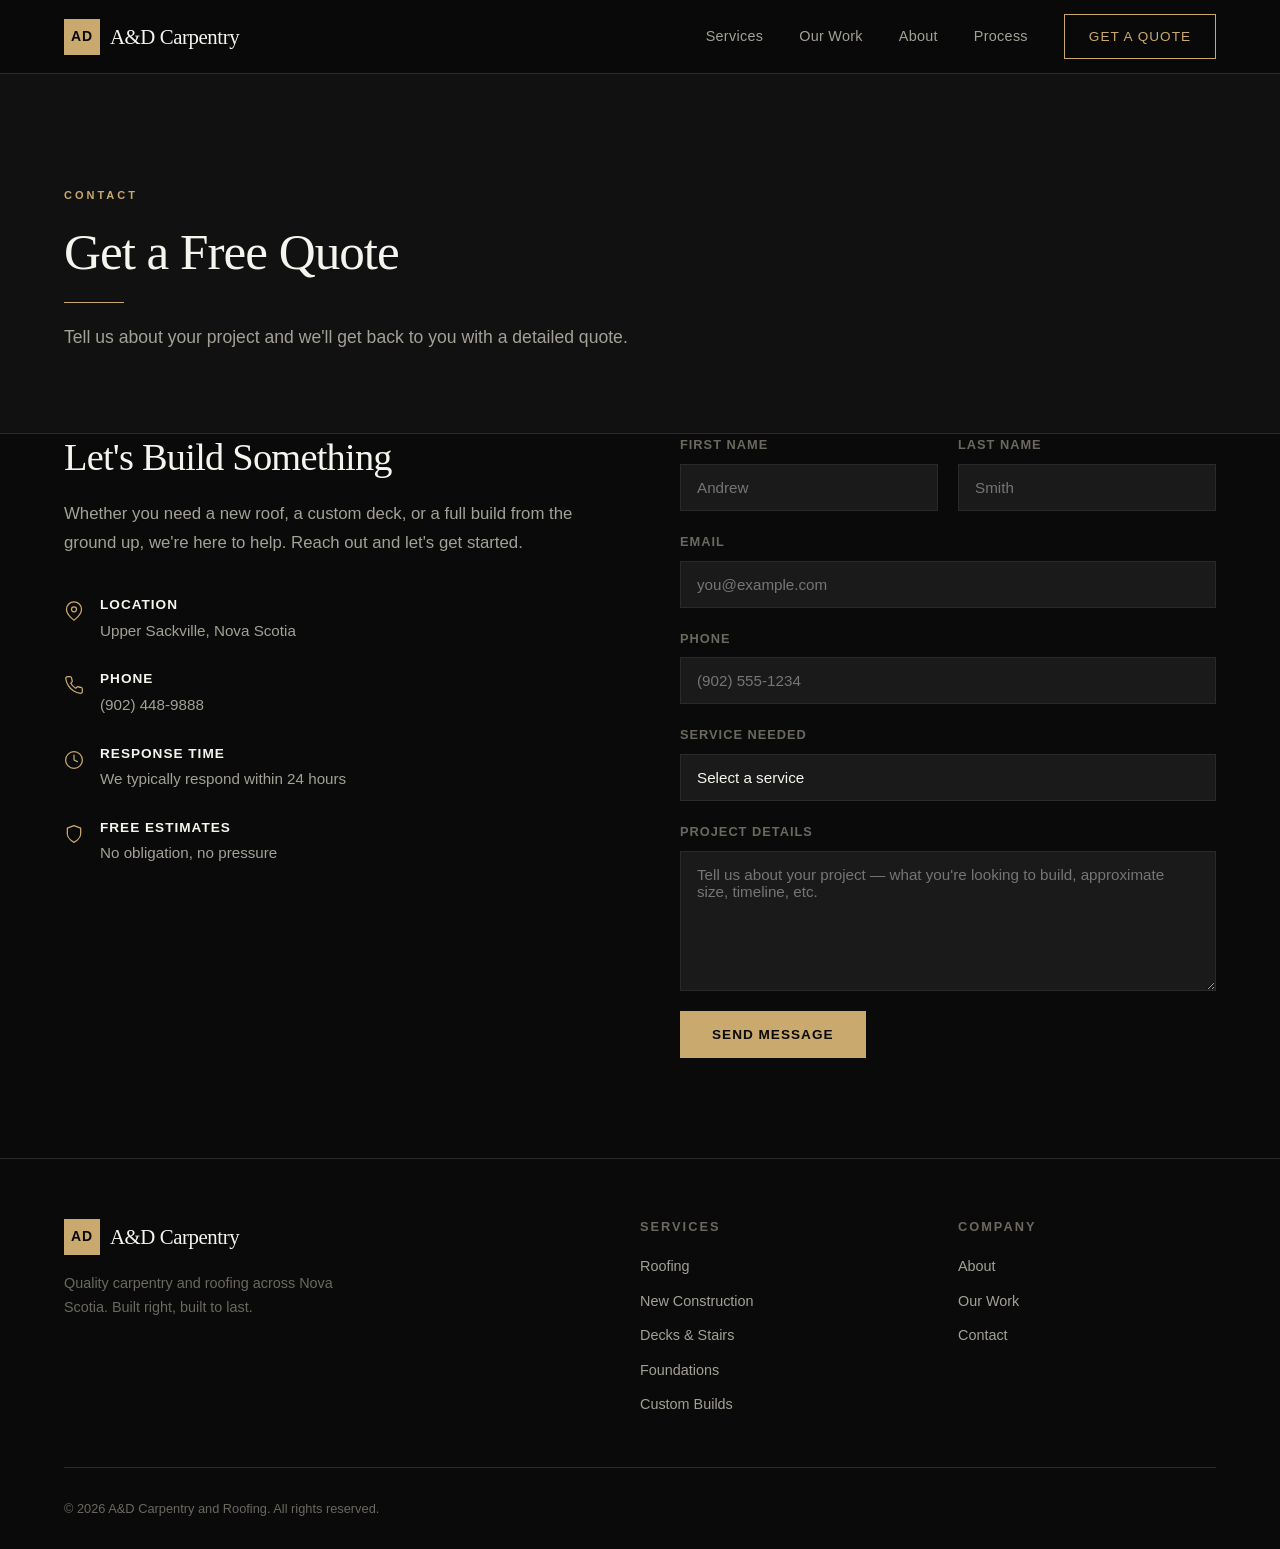
==== contact.html @ d1810c93 "Center hero text and buttons on homepage Co-Authored-By: Claude Opus 4.6 <noreply@anthropic.com>" ====
<!DOCTYPE html>
<html lang="en">
<head>
  <meta charset="UTF-8">
  <meta name="viewport" content="width=device-width, initial-scale=1.0">
  <title>Contact | A&D Carpentry and Roofing</title>
  <meta name="description" content="Get a free quote from A&D Carpentry and Roofing. Roofing, new construction, decks, and custom builds in Nova Scotia.">
  <link rel="stylesheet" href="css/styles.css">
  <link rel="icon" type="image/svg+xml" href="data:image/svg+xml,%3Csvg xmlns='http://www.w3.org/2000/svg' viewBox='0 0 32 32'%3E%3Crect width='32' height='32' fill='%23c9a96e'/%3E%3Ctext x='50%25' y='55%25' dominant-baseline='middle' text-anchor='middle' fill='%230a0a0a' font-family='Georgia' font-weight='400' font-size='15'%3EAD%3C/text%3E%3C/svg%3E">
</head>
<body>

  <!-- Navigation -->
  <nav class="navbar scrolled" id="navbar">
    <div class="container">
      <a href="index" class="nav-logo">
        <div class="nav-logo-icon">AD</div>
        A&D Carpentry
      </a>
      <div class="nav-links" id="navLinks">
        <a href="index#services">Services</a>
        <a href="index#work">Our Work</a>
        <a href="index#about">About</a>
        <a href="index#process">Process</a>
        <a href="contact" class="nav-cta active">Get a Quote</a>
      </div>
      <button class="nav-toggle" id="navToggle" aria-label="Toggle menu">
        <span></span>
        <span></span>
        <span></span>
      </button>
    </div>
  </nav>

  <!-- Page Header -->
  <section class="page-header">
    <div class="container">
      <span class="section-label">Contact</span>
      <h1 class="section-title">Get a Free Quote</h1>
      <div class="divider" style="margin-left: 0;"></div>
      <p class="section-subtitle">Tell us about your project and we'll get back to you with a detailed quote.</p>
    </div>
  </section>

  <!-- Contact Section -->
  <section class="section" style="padding-top: 0;">
    <div class="container">
      <div class="contact-grid">
        <!-- Contact Info -->
        <div class="contact-info fade-in">
          <h2>Let's Build Something</h2>
          <p>Whether you need a new roof, a custom deck, or a full build from the ground up, we're here to help. Reach out and let's get started.</p>

          <div class="contact-detail">
            <div class="contact-detail-icon"><svg xmlns="http://www.w3.org/2000/svg" viewBox="0 0 24 24" stroke-linecap="round" stroke-linejoin="round"><path d="M21 10c0 7-9 13-9 13s-9-6-9-13a9 9 0 0 1 18 0z"/><circle cx="12" cy="10" r="3"/></svg></div>
            <div>
              <h4>Location</h4>
              <p>Upper Sackville, Nova Scotia</p>
            </div>
          </div>

          <div class="contact-detail">
            <div class="contact-detail-icon"><svg xmlns="http://www.w3.org/2000/svg" viewBox="0 0 24 24" stroke-linecap="round" stroke-linejoin="round"><path d="M22 16.92v3a2 2 0 0 1-2.18 2 19.79 19.79 0 0 1-8.63-3.07 19.5 19.5 0 0 1-6-6 19.79 19.79 0 0 1-3.07-8.67A2 2 0 0 1 4.11 2h3a2 2 0 0 1 2 1.72 12.84 12.84 0 0 0 .7 2.81 2 2 0 0 1-.45 2.11L8.09 9.91a16 16 0 0 0 6 6l1.27-1.27a2 2 0 0 1 2.11-.45 12.84 12.84 0 0 0 2.81.7A2 2 0 0 1 22 16.92z"/></svg></div>
            <div>
              <h4>Phone</h4>
              <p><a href="tel:+19024489888" style="color: var(--text-secondary);">(902) 448-9888</a></p>
            </div>
          </div>

          <div class="contact-detail">
            <div class="contact-detail-icon"><svg xmlns="http://www.w3.org/2000/svg" viewBox="0 0 24 24" stroke-linecap="round" stroke-linejoin="round"><circle cx="12" cy="12" r="10"/><polyline points="12 6 12 12 16 14"/></svg></div>
            <div>
              <h4>Response Time</h4>
              <p>We typically respond within 24 hours</p>
            </div>
          </div>

          <div class="contact-detail">
            <div class="contact-detail-icon"><svg xmlns="http://www.w3.org/2000/svg" viewBox="0 0 24 24" stroke-linecap="round" stroke-linejoin="round"><path d="M12 22s8-4 8-10V5l-8-3-8 3v7c0 6 8 10 8 10z"/></svg></div>
            <div>
              <h4>Free Estimates</h4>
              <p>No obligation, no pressure</p>
            </div>
          </div>
        </div>

        <!-- Contact Form -->
        <form class="contact-form fade-in" id="contactForm" method="POST">
          <div class="form-row">
            <div class="form-group">
              <label for="firstName">First Name</label>
              <input type="text" id="firstName" name="firstName" placeholder="Andrew" required>
            </div>
            <div class="form-group">
              <label for="lastName">Last Name</label>
              <input type="text" id="lastName" name="lastName" placeholder="Smith" required>
            </div>
          </div>

          <div class="form-group">
            <label for="email">Email</label>
            <input type="email" id="email" name="email" placeholder="you@example.com" required>
          </div>

          <div class="form-group">
            <label for="phone">Phone</label>
            <input type="tel" id="phone" name="phone" placeholder="(902) 555-1234">
          </div>

          <div class="form-group">
            <label for="service">Service Needed</label>
            <select id="service" name="service" required>
              <option value="" disabled selected>Select a service</option>
              <option value="roofing">Roofing</option>
              <option value="new-construction">New Construction</option>
              <option value="decks">Decks & Stairs</option>
              <option value="foundations">Foundations</option>
              <option value="custom-builds">Custom Builds</option>
              <option value="repairs">Repairs & Renovations</option>
              <option value="other">Other</option>
            </select>
          </div>

          <div class="form-group">
            <label for="message">Project Details</label>
            <textarea id="message" name="message" placeholder="Tell us about your project — what you're looking to build, approximate size, timeline, etc." required></textarea>
          </div>

          <button type="submit" class="form-submit">Send Message</button>
        </form>
      </div>
    </div>
  </section>

  <!-- Footer -->
  <footer class="footer">
    <div class="container">
      <div class="footer-grid">
        <div class="footer-brand">
          <a href="index" class="nav-logo">
            <div class="nav-logo-icon">AD</div>
            A&D Carpentry
          </a>
          <p>Quality carpentry and roofing across Nova Scotia. Built right, built to last.</p>
        </div>
        <div class="footer-col">
          <h4>Services</h4>
          <a href="index#services">Roofing</a>
          <a href="index#services">New Construction</a>
          <a href="index#services">Decks & Stairs</a>
          <a href="index#services">Foundations</a>
          <a href="index#services">Custom Builds</a>
        </div>
        <div class="footer-col">
          <h4>Company</h4>
          <a href="index#about">About</a>
          <a href="index#work">Our Work</a>
          <a href="contact">Contact</a>
        </div>
      </div>
      <div class="footer-bottom">
        <p>&copy; 2026 A&D Carpentry and Roofing. All rights reserved.</p>
      </div>
    </div>
  </footer>

  <script src="js/script.js"></script>
</body>
</html>
---- css/styles.css ----
/* ===== RESET & BASE ===== */
*, *::before, *::after {
  margin: 0;
  padding: 0;
  box-sizing: border-box;
}

:root {
  --bg-primary: #0a0a0a;
  --bg-secondary: #111111;
  --bg-card: #1a1a1a;
  --bg-card-hover: #222222;
  --text-primary: #f5f5f0;
  --text-secondary: #a3a097;
  --text-muted: #6b6860;
  --accent: #c9a96e;
  --accent-hover: #dbb97e;
  --accent-dark: #a68b52;
  --border: #2a2a28;
  --border-light: #333330;
  --font-main: 'Inter', -apple-system, BlinkMacSystemFont, 'Segoe UI', sans-serif;
  --font-display: 'Georgia', 'Times New Roman', serif;
  --container: 1200px;
  --radius: 4px;
  --transition: 0.3s ease;
}

html {
  scroll-behavior: smooth;
  -webkit-font-smoothing: antialiased;
}

body {
  font-family: var(--font-main);
  background: var(--bg-primary);
  color: var(--text-primary);
  line-height: 1.7;
  overflow-x: hidden;
}

a {
  color: inherit;
  text-decoration: none;
}

img {
  max-width: 100%;
  display: block;
}

.container {
  max-width: var(--container);
  margin: 0 auto;
  padding: 0 24px;
}

/* ===== TYPOGRAPHY ===== */
h1, h2, h3, h4 {
  font-family: var(--font-display);
  font-weight: 400;
  line-height: 1.2;
  letter-spacing: -0.02em;
}

.section-label {
  display: inline-block;
  font-size: 11px;
  font-weight: 600;
  letter-spacing: 3px;
  text-transform: uppercase;
  color: var(--accent);
  margin-bottom: 16px;
  font-family: var(--font-main);
}

.section-title {
  font-size: clamp(2rem, 4vw, 3.2rem);
  color: var(--text-primary);
  margin-bottom: 20px;
}

.section-subtitle {
  font-size: 1.1rem;
  color: var(--text-secondary);
  max-width: 600px;
  line-height: 1.7;
}

/* ===== NAVBAR ===== */
.navbar {
  position: fixed;
  top: 0;
  left: 0;
  right: 0;
  z-index: 1000;
  padding: 20px 0;
  transition: all var(--transition);
  background: transparent;
}

.navbar.scrolled {
  background: rgba(10, 10, 10, 0.95);
  backdrop-filter: blur(20px);
  padding: 14px 0;
  border-bottom: 1px solid var(--border);
}

.navbar .container {
  display: flex;
  align-items: center;
  justify-content: space-between;
}

.nav-logo {
  display: flex;
  align-items: center;
  gap: 10px;
  font-family: var(--font-display);
  font-size: 1.3rem;
  color: var(--text-primary);
  letter-spacing: -0.02em;
}

.nav-logo-icon {
  width: 36px;
  height: 36px;
  background: var(--accent);
  color: var(--bg-primary);
  display: flex;
  align-items: center;
  justify-content: center;
  font-weight: 700;
  font-size: 14px;
  font-family: var(--font-main);
  letter-spacing: 1px;
}

.nav-links {
  display: flex;
  align-items: center;
  gap: 36px;
}

.nav-links a {
  font-size: 0.9rem;
  color: var(--text-secondary);
  transition: color var(--transition);
  letter-spacing: 0.02em;
}

.nav-links a:hover,
.nav-links a.active {
  color: var(--text-primary);
}

.nav-cta {
  padding: 10px 24px !important;
  border: 1px solid var(--accent) !important;
  color: var(--accent) !important;
  font-size: 0.85rem !important;
  letter-spacing: 1px !important;
  text-transform: uppercase;
  transition: all var(--transition) !important;
}

.nav-cta:hover {
  background: var(--accent) !important;
  color: var(--bg-primary) !important;
}

.nav-toggle {
  display: none;
  flex-direction: column;
  gap: 5px;
  background: none;
  border: none;
  cursor: pointer;
  padding: 4px;
}

.nav-toggle span {
  width: 24px;
  height: 1.5px;
  background: var(--text-primary);
  transition: all var(--transition);
}

.nav-toggle.active span:nth-child(1) {
  transform: rotate(45deg) translate(4px, 4px);
}

.nav-toggle.active span:nth-child(2) {
  opacity: 0;
}

.nav-toggle.active span:nth-child(3) {
  transform: rotate(-45deg) translate(5px, -5px);
}

/* ===== HERO ===== */
.hero {
  min-height: 100vh;
  display: flex;
  align-items: center;
  position: relative;
  overflow: hidden;
}

.hero-bg {
  position: absolute;
  inset: 0;
  z-index: 0;
}

.hero-bg img {
  width: 100%;
  height: 100%;
  object-fit: cover;
  filter: brightness(0.3);
}

.hero-bg::after {
  content: '';
  position: absolute;
  inset: 0;
  background: linear-gradient(
    to bottom,
    rgba(10, 10, 10, 0.4) 0%,
    rgba(10, 10, 10, 0.6) 50%,
    rgba(10, 10, 10, 1) 100%
  );
}

.hero .container {
  position: relative;
  z-index: 1;
}

.hero-content {
  max-width: 700px;
  margin: 0 auto;
  padding-top: 120px;
  text-align: center;
}

.hero-label {
  font-size: 11px;
  font-weight: 600;
  letter-spacing: 3px;
  text-transform: uppercase;
  color: var(--accent);
  margin-bottom: 24px;
  display: block;
}

.hero h1 {
  font-size: clamp(2.8rem, 6vw, 4.5rem);
  color: var(--text-primary);
  margin-bottom: 24px;
  line-height: 1.1;
}

.hero p {
  font-size: 1.15rem;
  color: var(--text-secondary);
  margin: 0 auto 40px;
  max-width: 520px;
  line-height: 1.8;
}

.hero-buttons {
  display: flex;
  gap: 16px;
  flex-wrap: wrap;
  justify-content: center;
}

/* ===== BUTTONS ===== */
.btn {
  display: inline-flex;
  align-items: center;
  gap: 8px;
  padding: 14px 32px;
  font-size: 0.85rem;
  font-weight: 600;
  letter-spacing: 1px;
  text-transform: uppercase;
  font-family: var(--font-main);
  transition: all var(--transition);
  cursor: pointer;
  border: none;
}

.btn-primary {
  background: var(--accent);
  color: var(--bg-primary);
}

.btn-primary:hover {
  background: var(--accent-hover);
}

.btn-outline {
  background: transparent;
  color: var(--text-primary);
  border: 1px solid var(--border-light);
}

.btn-outline:hover {
  border-color: var(--accent);
  color: var(--accent);
}

/* ===== SECTIONS ===== */
.section {
  padding: 100px 0;
}

.text-center {
  text-align: center;
}

/* ===== SERVICES ===== */
.services-grid {
  display: grid;
  grid-template-columns: repeat(3, 1fr);
  gap: 2px;
  margin-top: 60px;
}

.service-card {
  background: var(--bg-card);
  padding: 48px 36px;
  transition: all var(--transition);
  position: relative;
  border: 1px solid transparent;
}

.service-card:hover {
  background: var(--bg-card-hover);
  border-color: var(--border);
}

.service-icon {
  width: 48px;
  height: 48px;
  margin-bottom: 24px;
}

.service-icon svg {
  width: 100%;
  height: 100%;
  stroke: var(--accent);
  fill: none;
  stroke-width: 1.5;
}

.service-card h3 {
  font-size: 1.4rem;
  margin-bottom: 12px;
  color: var(--text-primary);
}

.service-card p {
  color: var(--text-secondary);
  font-size: 0.95rem;
  line-height: 1.7;
}

/* ===== GALLERY ===== */
.gallery-grid {
  display: grid;
  grid-template-columns: repeat(4, 1fr);
  gap: 4px;
  margin-top: 60px;
}

.gallery-item {
  position: relative;
  aspect-ratio: 1;
  overflow: hidden;
  cursor: pointer;
}

.gallery-item img {
  width: 100%;
  height: 100%;
  object-fit: cover;
  transition: transform 0.6s ease;
}

.gallery-item:hover img {
  transform: scale(1.05);
}

.gallery-item::after {
  content: '';
  position: absolute;
  inset: 0;
  background: rgba(10, 10, 10, 0.3);
  opacity: 0;
  transition: opacity var(--transition);
}

.gallery-item:hover::after {
  opacity: 1;
}

.gallery-item.wide {
  grid-column: span 2;
  aspect-ratio: 2/1;
}

/* ===== ABOUT ===== */
.about-grid {
  display: grid;
  grid-template-columns: 1fr 1fr;
  gap: 80px;
  align-items: center;
}

.about-image {
  position: relative;
}

.about-image img {
  width: 100%;
  height: 500px;
  object-fit: cover;
}

.about-image::before {
  content: '';
  position: absolute;
  top: -12px;
  left: -12px;
  right: 12px;
  bottom: 12px;
  border: 1px solid var(--accent);
  z-index: -1;
}

.about-text h2 {
  font-size: clamp(2rem, 3.5vw, 2.8rem);
  margin-bottom: 24px;
}

.about-text p {
  color: var(--text-secondary);
  margin-bottom: 20px;
  font-size: 1.05rem;
}

.about-stats {
  display: grid;
  grid-template-columns: repeat(3, 1fr);
  gap: 24px;
  margin-top: 40px;
  padding-top: 40px;
  border-top: 1px solid var(--border);
}

.stat-number {
  font-family: var(--font-display);
  font-size: 2.4rem;
  color: var(--accent);
  display: block;
  line-height: 1;
  margin-bottom: 8px;
}

.stat-label {
  font-size: 0.85rem;
  color: var(--text-muted);
  text-transform: uppercase;
  letter-spacing: 1px;
}

/* ===== PROCESS ===== */
.process-grid {
  display: grid;
  grid-template-columns: repeat(4, 1fr);
  gap: 2px;
  margin-top: 60px;
}

.process-step {
  background: var(--bg-card);
  padding: 48px 32px;
  position: relative;
}

.process-number {
  font-family: var(--font-display);
  font-size: 4rem;
  color: var(--border);
  line-height: 1;
  margin-bottom: 20px;
}

.process-step h3 {
  font-size: 1.2rem;
  margin-bottom: 12px;
  color: var(--text-primary);
}

.process-step p {
  color: var(--text-secondary);
  font-size: 0.9rem;
  line-height: 1.7;
}

/* ===== CTA ===== */
.cta-section {
  padding: 120px 0;
  background: var(--bg-secondary);
  text-align: center;
  position: relative;
  overflow: hidden;
}

.cta-section::before {
  content: '';
  position: absolute;
  top: 0;
  left: 50%;
  transform: translateX(-50%);
  width: 1px;
  height: 80px;
  background: linear-gradient(to bottom, transparent, var(--accent));
}

.cta-section h2 {
  font-size: clamp(2rem, 4vw, 3rem);
  margin-bottom: 20px;
}

.cta-section p {
  color: var(--text-secondary);
  font-size: 1.1rem;
  max-width: 500px;
  margin: 0 auto 40px;
}

/* ===== CONTACT FORM ===== */
.contact-grid {
  display: grid;
  grid-template-columns: 1fr 1fr;
  gap: 80px;
}

.contact-info h2 {
  font-size: 2.4rem;
  margin-bottom: 20px;
}

.contact-info > p {
  color: var(--text-secondary);
  margin-bottom: 40px;
  font-size: 1.05rem;
}

.contact-detail {
  display: flex;
  gap: 16px;
  align-items: flex-start;
  margin-bottom: 28px;
}

.contact-detail-icon {
  width: 20px;
  height: 20px;
  flex-shrink: 0;
  margin-top: 4px;
}

.contact-detail-icon svg {
  width: 100%;
  height: 100%;
  stroke: var(--accent);
  fill: none;
  stroke-width: 1.5;
}

.contact-detail h4 {
  font-family: var(--font-main);
  font-size: 0.85rem;
  font-weight: 600;
  letter-spacing: 1px;
  text-transform: uppercase;
  color: var(--text-primary);
  margin-bottom: 4px;
}

.contact-detail p {
  color: var(--text-secondary);
  font-size: 0.95rem;
}

.contact-form {
  display: flex;
  flex-direction: column;
  gap: 20px;
}

.form-row {
  display: grid;
  grid-template-columns: 1fr 1fr;
  gap: 20px;
}

.form-group {
  display: flex;
  flex-direction: column;
  gap: 8px;
}

.form-group label {
  font-size: 0.8rem;
  font-weight: 600;
  letter-spacing: 1px;
  text-transform: uppercase;
  color: var(--text-muted);
}

.form-group input,
.form-group select,
.form-group textarea {
  background: var(--bg-card);
  border: 1px solid var(--border);
  color: var(--text-primary);
  padding: 14px 16px;
  font-size: 0.95rem;
  font-family: var(--font-main);
  transition: border-color var(--transition);
  outline: none;
  border-radius: 0;
  -webkit-appearance: none;
}

.form-group input:focus,
.form-group select:focus,
.form-group textarea:focus {
  border-color: var(--accent);
}

.form-group textarea {
  min-height: 140px;
  resize: vertical;
}

.form-group select {
  cursor: pointer;
}

.form-submit {
  background: var(--accent);
  color: var(--bg-primary);
  border: none;
  padding: 16px 32px;
  font-size: 0.85rem;
  font-weight: 600;
  letter-spacing: 1px;
  text-transform: uppercase;
  font-family: var(--font-main);
  cursor: pointer;
  transition: all var(--transition);
  width: fit-content;
}

.form-submit:hover {
  background: var(--accent-hover);
}

.form-submit:disabled {
  opacity: 0.6;
  cursor: not-allowed;
}

/* ===== FOOTER ===== */
.footer {
  padding: 60px 0 30px;
  border-top: 1px solid var(--border);
}

.footer-grid {
  display: grid;
  grid-template-columns: 2fr 1fr 1fr;
  gap: 60px;
  margin-bottom: 40px;
}

.footer-brand p {
  color: var(--text-muted);
  font-size: 0.9rem;
  margin-top: 16px;
  max-width: 300px;
}

.footer-col h4 {
  font-family: var(--font-main);
  font-size: 0.8rem;
  font-weight: 600;
  letter-spacing: 2px;
  text-transform: uppercase;
  color: var(--text-muted);
  margin-bottom: 20px;
}

.footer-col a {
  display: block;
  color: var(--text-secondary);
  font-size: 0.9rem;
  margin-bottom: 10px;
  transition: color var(--transition);
}

.footer-col a:hover {
  color: var(--accent);
}

.footer-bottom {
  padding-top: 30px;
  border-top: 1px solid var(--border);
  display: flex;
  justify-content: space-between;
  align-items: center;
}

.footer-bottom p {
  color: var(--text-muted);
  font-size: 0.8rem;
}

/* ===== PAGE HEADER ===== */
.page-header {
  padding: 180px 0 80px;
  background: var(--bg-secondary);
  border-bottom: 1px solid var(--border);
}

/* ===== ANIMATIONS ===== */
.fade-in {
  opacity: 0;
  transform: translateY(30px);
  transition: opacity 0.8s ease, transform 0.8s ease;
}

.fade-in.visible {
  opacity: 1;
  transform: translateY(0);
}

/* Slide from left */
.slide-left {
  opacity: 0;
  transform: translateX(-60px);
  transition: opacity 0.8s ease, transform 0.8s ease;
}

.slide-left.visible {
  opacity: 1;
  transform: translateX(0);
}

/* Slide from right */
.slide-right {
  opacity: 0;
  transform: translateX(60px);
  transition: opacity 0.8s ease, transform 0.8s ease;
}

.slide-right.visible {
  opacity: 1;
  transform: translateX(0);
}

/* Scale up */
.scale-in {
  opacity: 0;
  transform: scale(0.9);
  transition: opacity 0.8s ease, transform 0.8s ease;
}

.scale-in.visible {
  opacity: 1;
  transform: scale(1);
}

/* Staggered children */
.stagger-children > * {
  opacity: 0;
  transform: translateY(20px);
  transition: opacity 0.6s ease, transform 0.6s ease;
}

.stagger-children.visible > *:nth-child(1) { transition-delay: 0s; }
.stagger-children.visible > *:nth-child(2) { transition-delay: 0.1s; }
.stagger-children.visible > *:nth-child(3) { transition-delay: 0.2s; }
.stagger-children.visible > *:nth-child(4) { transition-delay: 0.3s; }
.stagger-children.visible > *:nth-child(5) { transition-delay: 0.4s; }
.stagger-children.visible > *:nth-child(6) { transition-delay: 0.5s; }

.stagger-children.visible > * {
  opacity: 1;
  transform: translateY(0);
}

/* Hero animations */
@keyframes heroFadeUp {
  from { opacity: 0; transform: translateY(40px); }
  to { opacity: 1; transform: translateY(0); }
}

@keyframes heroLineExpand {
  from { width: 0; }
  to { width: 60px; }
}

@keyframes heroBgZoom {
  from { transform: scale(1.1); }
  to { transform: scale(1); }
}

.hero-bg img {
  animation: heroBgZoom 8s ease-out forwards;
}

.hero-content .hero-label {
  animation: heroFadeUp 0.8s ease 0.2s both;
}

.hero-content h1 {
  animation: heroFadeUp 0.8s ease 0.4s both;
}

.hero-content p {
  animation: heroFadeUp 0.8s ease 0.6s both;
}

.hero-content .hero-buttons {
  animation: heroFadeUp 0.8s ease 0.8s both;
}

/* Divider animation */
.divider {
  width: 0;
  transition: width 0.8s ease;
}

.divider.visible {
  width: 60px;
}

/* Gallery hover lift */
.gallery-item {
  transition: transform 0.4s ease;
}

.gallery-item:hover {
  transform: translateY(-4px);
}

/* Service card line accent */
.service-card::after {
  content: '';
  position: absolute;
  bottom: 0;
  left: 0;
  width: 0;
  height: 2px;
  background: var(--accent);
  transition: width 0.4s ease;
}

.service-card:hover::after {
  width: 100%;
}

/* Process number glow */
.process-step:hover .process-number {
  color: var(--accent);
  transition: color 0.4s ease;
}

/* CTA line animation */
@keyframes lineGrow {
  from { height: 0; }
  to { height: 80px; }
}

.cta-section::before {
  animation: lineGrow 1s ease forwards;
}

/* Stat counter animation */
.stat-number {
  transition: color 0.4s ease;
}

/* Button hover effects */
.btn-primary {
  position: relative;
  overflow: hidden;
}

.btn-primary::after {
  content: '';
  position: absolute;
  top: 50%;
  left: 50%;
  width: 0;
  height: 0;
  background: rgba(255, 255, 255, 0.15);
  border-radius: 50%;
  transform: translate(-50%, -50%);
  transition: width 0.6s ease, height 0.6s ease;
}

.btn-primary:hover::after {
  width: 300px;
  height: 300px;
}

/* Nav link underline effect */
.nav-links a:not(.nav-cta) {
  position: relative;
}

.nav-links a:not(.nav-cta)::after {
  content: '';
  position: absolute;
  bottom: -4px;
  left: 0;
  width: 0;
  height: 1px;
  background: var(--accent);
  transition: width 0.3s ease;
}

.nav-links a:not(.nav-cta):hover::after {
  width: 100%;
}

/* ===== DIVIDER ===== */
.divider {
  height: 1px;
  background: var(--accent);
  margin: 20px auto;
}

/* ===== THANK YOU ===== */
.thankyou-content {
  min-height: 80vh;
  display: flex;
  align-items: center;
  text-align: center;
  padding-top: 100px;
}

.thankyou-icon svg {
  width: 64px;
  height: 64px;
  stroke: var(--accent);
  fill: none;
  stroke-width: 1.5;
  margin: 0 auto 24px;
}

/* ===== RESPONSIVE ===== */
@media (max-width: 1024px) {
  .services-grid {
    grid-template-columns: repeat(2, 1fr);
  }
  .gallery-grid {
    grid-template-columns: repeat(3, 1fr);
  }
  .gallery-item.wide {
    grid-column: span 1;
    aspect-ratio: 1;
  }
  .process-grid {
    grid-template-columns: repeat(2, 1fr);
  }
  .about-grid {
    gap: 40px;
  }
}

@media (max-width: 768px) {
  .nav-links {
    position: fixed;
    top: 0;
    right: -100%;
    width: 100%;
    height: 100vh;
    background: var(--bg-primary);
    flex-direction: column;
    justify-content: center;
    gap: 32px;
    transition: right var(--transition);
    z-index: 999;
  }

  .nav-links.open {
    right: 0;
  }

  .nav-links a {
    font-size: 1.2rem;
  }

  .nav-toggle {
    display: flex;
    z-index: 1001;
  }

  .hero h1 {
    font-size: clamp(2.2rem, 8vw, 3.5rem);
  }

  .hero-content {
    padding-top: 80px;
  }

  .services-grid {
    grid-template-columns: 1fr;
  }

  .gallery-grid {
    grid-template-columns: repeat(2, 1fr);
  }

  .about-grid {
    grid-template-columns: 1fr;
    gap: 40px;
  }

  .about-image::before {
    display: none;
  }

  .about-image img {
    height: 350px;
  }

  .process-grid {
    grid-template-columns: 1fr;
  }

  .contact-grid {
    grid-template-columns: 1fr;
    gap: 60px;
  }

  .footer-grid {
    grid-template-columns: 1fr;
    gap: 30px;
  }

  .footer-bottom {
    flex-direction: column;
    gap: 12px;
    text-align: center;
  }

  .form-row {
    grid-template-columns: 1fr;
  }

  .hero-buttons {
    flex-direction: column;
  }

  .btn {
    justify-content: center;
  }

  .section {
    padding: 70px 0;
  }
}
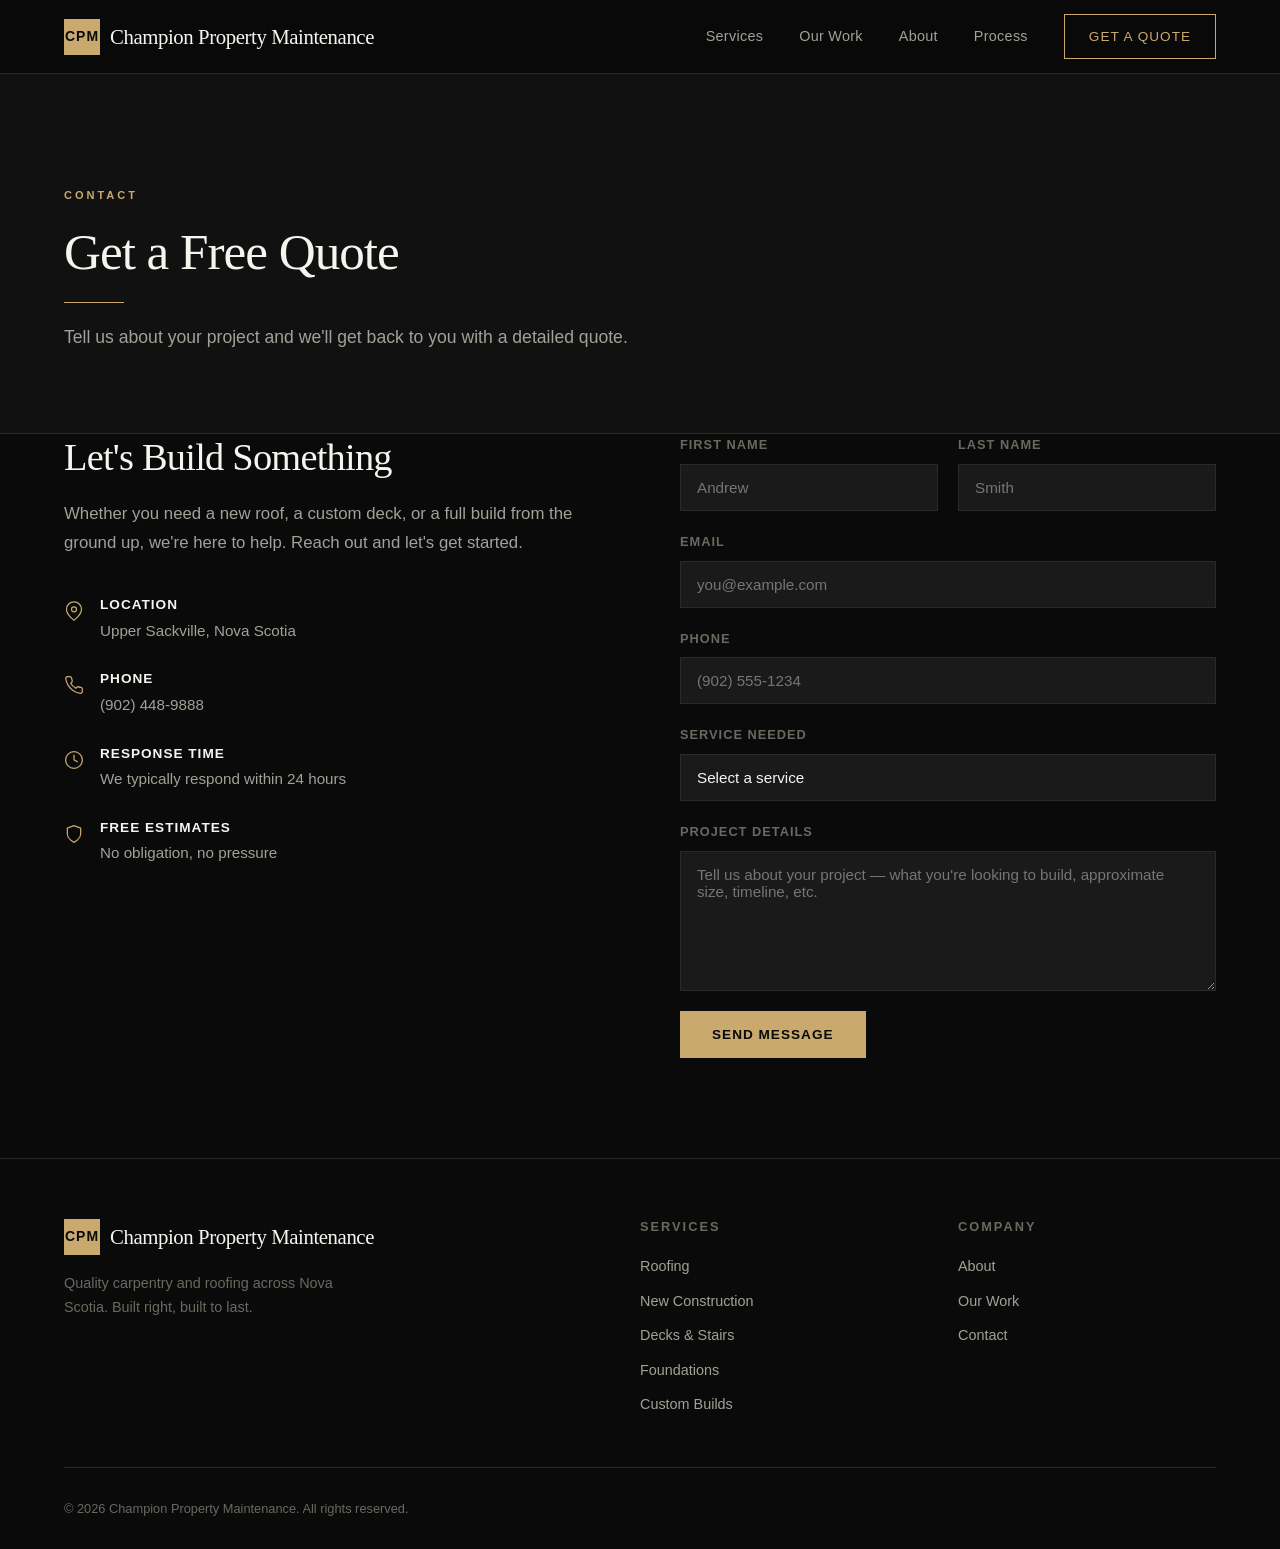
==== commit 82170d54: "Rebrand to Champion Property Maintenance and add testimonials - Rename from A&D Carpentry to Champio" ====
--- a/contact.html
+++ b/contact.html
@@ -3,10 +3,10 @@
 <head>
   <meta charset="UTF-8">
   <meta name="viewport" content="width=device-width, initial-scale=1.0">
-  <title>Contact | A&D Carpentry and Roofing</title>
-  <meta name="description" content="Get a free quote from A&D Carpentry and Roofing. Roofing, new construction, decks, and custom builds in Nova Scotia.">
+  <title>Contact | Champion Property Maintenance</title>
+  <meta name="description" content="Get a free quote from Champion Property Maintenance. Roofing, new construction, decks, and custom builds in Nova Scotia.">
   <link rel="stylesheet" href="css/styles.css">
-  <link rel="icon" type="image/svg+xml" href="data:image/svg+xml,%3Csvg xmlns='http://www.w3.org/2000/svg' viewBox='0 0 32 32'%3E%3Crect width='32' height='32' fill='%23c9a96e'/%3E%3Ctext x='50%25' y='55%25' dominant-baseline='middle' text-anchor='middle' fill='%230a0a0a' font-family='Georgia' font-weight='400' font-size='15'%3EAD%3C/text%3E%3C/svg%3E">
+  <link rel="icon" type="image/svg+xml" href="data:image/svg+xml,%3Csvg xmlns='http://www.w3.org/2000/svg' viewBox='0 0 32 32'%3E%3Crect width='32' height='32' fill='%23c9a96e'/%3E%3Ctext x='50%25' y='55%25' dominant-baseline='middle' text-anchor='middle' fill='%230a0a0a' font-family='Georgia' font-weight='400' font-size='15'%3ECPM%3C/text%3E%3C/svg%3E">
 </head>
 <body>
 
@@ -14,8 +14,8 @@
   <nav class="navbar scrolled" id="navbar">
     <div class="container">
       <a href="index" class="nav-logo">
-        <div class="nav-logo-icon">AD</div>
-        A&D Carpentry
+        <div class="nav-logo-icon">CPM</div>
+        Champion Property Maintenance
       </a>
       <div class="nav-links" id="navLinks">
         <a href="index#services">Services</a>
@@ -138,8 +138,8 @@
       <div class="footer-grid">
         <div class="footer-brand">
           <a href="index" class="nav-logo">
-            <div class="nav-logo-icon">AD</div>
-            A&D Carpentry
+            <div class="nav-logo-icon">CPM</div>
+            Champion Property Maintenance
           </a>
           <p>Quality carpentry and roofing across Nova Scotia. Built right, built to last.</p>
         </div>
@@ -159,7 +159,7 @@
         </div>
       </div>
       <div class="footer-bottom">
-        <p>&copy; 2026 A&D Carpentry and Roofing. All rights reserved.</p>
+        <p>&copy; 2026 Champion Property Maintenance. All rights reserved.</p>
       </div>
     </div>
   </footer>
--- a/css/styles.css
+++ b/css/styles.css
@@ -239,7 +239,7 @@
 .hero-content {
   max-width: 700px;
   margin: 0 auto;
-  padding-top: 120px;
+  transform: translateY(-60px);
   text-align: center;
 }
 
@@ -510,6 +510,53 @@
   line-height: 1.7;
 }
 
+/* ===== REVIEWS ===== */
+.reviews-grid {
+  display: grid;
+  grid-template-columns: repeat(4, 1fr);
+  gap: 2px;
+  margin-top: 60px;
+}
+
+.review-card {
+  background: var(--bg-card);
+  padding: 40px 32px;
+  border: 1px solid transparent;
+  transition: all var(--transition);
+}
+
+.review-card:hover {
+  background: var(--bg-card-hover);
+  border-color: var(--border);
+}
+
+.review-stars {
+  color: var(--accent);
+  font-size: 1rem;
+  letter-spacing: 2px;
+  margin-bottom: 16px;
+}
+
+.review-text {
+  font-size: 0.95rem;
+  color: var(--text-secondary);
+  line-height: 1.8;
+  margin-bottom: 20px;
+  font-style: italic;
+}
+
+.review-author {
+  font-size: 0.9rem;
+  font-weight: 600;
+  color: var(--text-primary);
+}
+
+.review-source {
+  font-size: 0.8rem;
+  color: var(--text-muted);
+  margin-top: 4px;
+}
+
 /* ===== CTA ===== */
 .cta-section {
   padding: 120px 0;
@@ -972,6 +1019,9 @@
   .services-grid {
     grid-template-columns: repeat(2, 1fr);
   }
+  .reviews-grid {
+    grid-template-columns: repeat(2, 1fr);
+  }
   .gallery-grid {
     grid-template-columns: repeat(3, 1fr);
   }
@@ -1048,6 +1098,10 @@
     grid-template-columns: 1fr;
   }
 
+  .reviews-grid {
+    grid-template-columns: 1fr;
+  }
+
   .contact-grid {
     grid-template-columns: 1fr;
     gap: 60px;
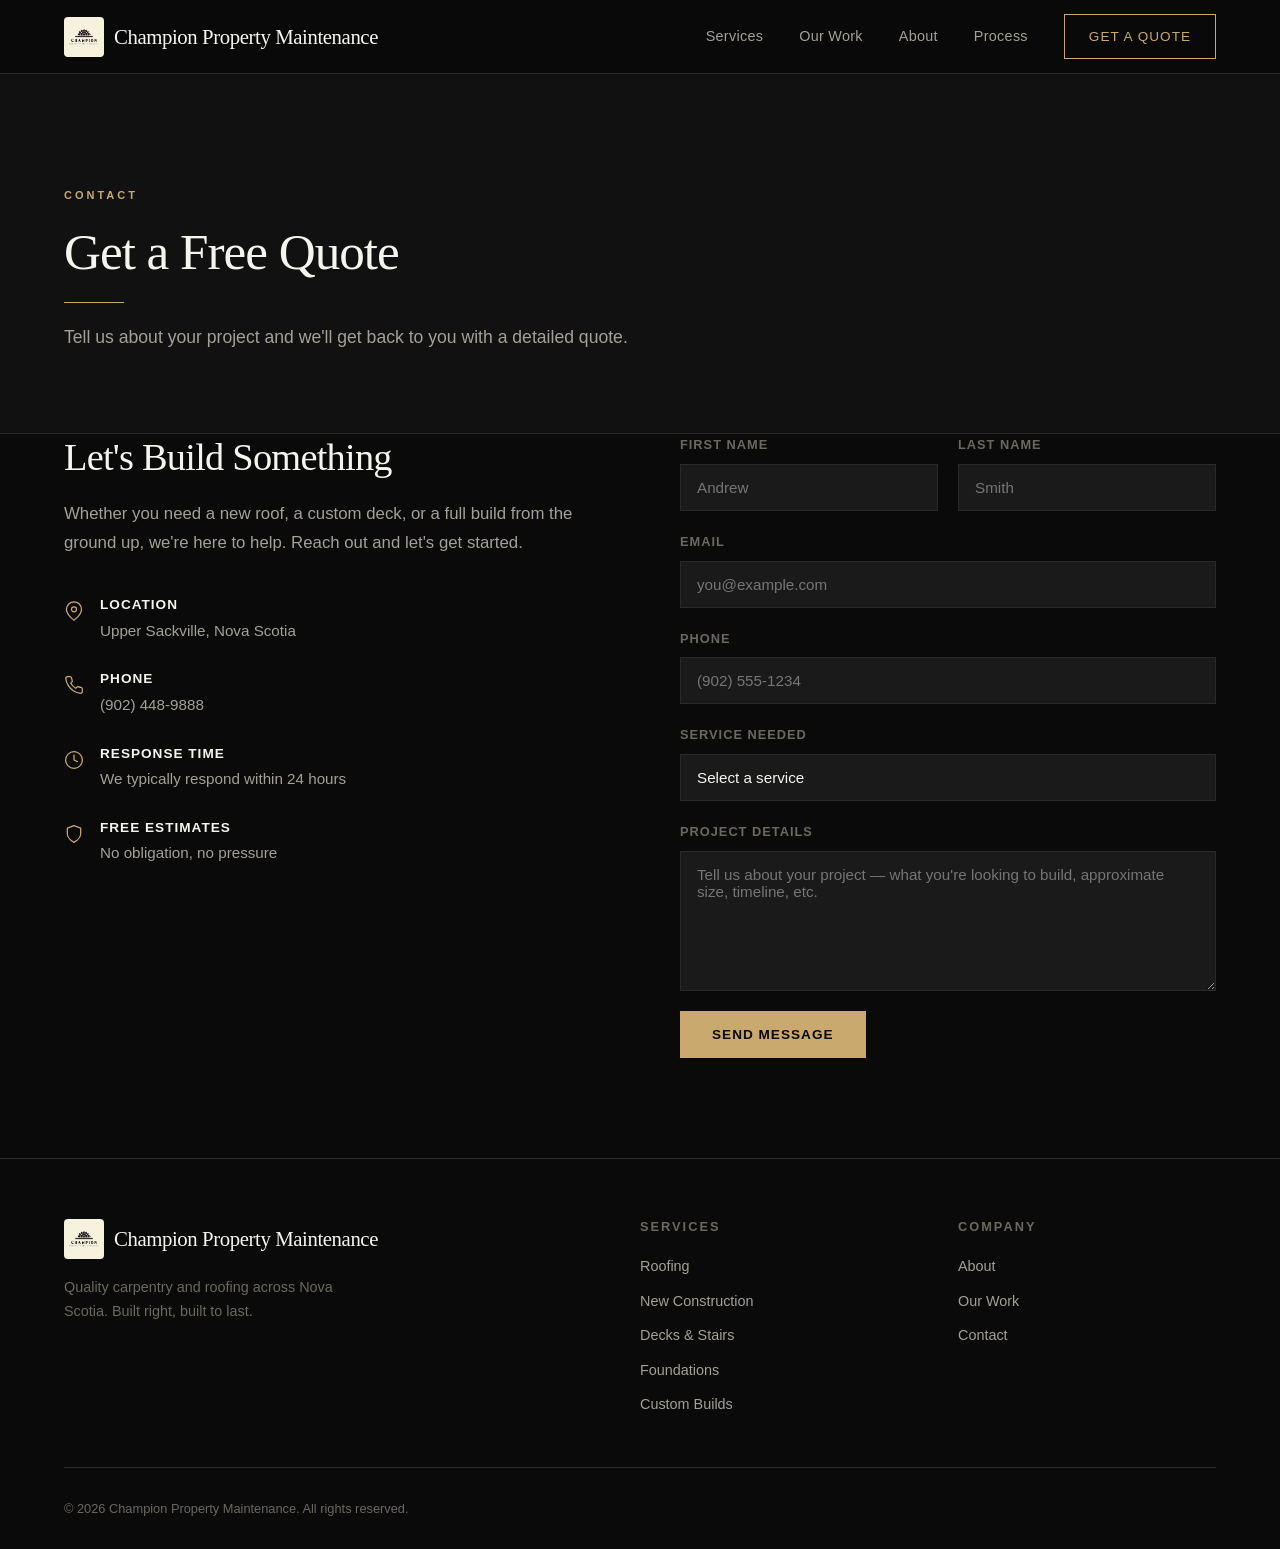
==== commit 9868b966: "Add new photos, logo, testimonials, and rebrand to Champion Property Maintenance - Swap all branding" ====
--- a/contact.html
+++ b/contact.html
@@ -14,7 +14,7 @@
   <nav class="navbar scrolled" id="navbar">
     <div class="container">
       <a href="index" class="nav-logo">
-        <div class="nav-logo-icon">CPM</div>
+        <img src="images/logo.jpg" alt="Champion Property Maintenance" class="nav-logo-img">
         Champion Property Maintenance
       </a>
       <div class="nav-links" id="navLinks">
@@ -138,7 +138,7 @@
       <div class="footer-grid">
         <div class="footer-brand">
           <a href="index" class="nav-logo">
-            <div class="nav-logo-icon">CPM</div>
+            <img src="images/logo.jpg" alt="Champion Property Maintenance" class="nav-logo-img">
             Champion Property Maintenance
           </a>
           <p>Quality carpentry and roofing across Nova Scotia. Built right, built to last.</p>
--- a/css/styles.css
+++ b/css/styles.css
@@ -135,6 +135,12 @@
   letter-spacing: 1px;
 }
 
+.nav-logo-img {
+  height: 40px;
+  width: auto;
+  border-radius: 4px;
+}
+
 .nav-links {
   display: flex;
   align-items: center;
